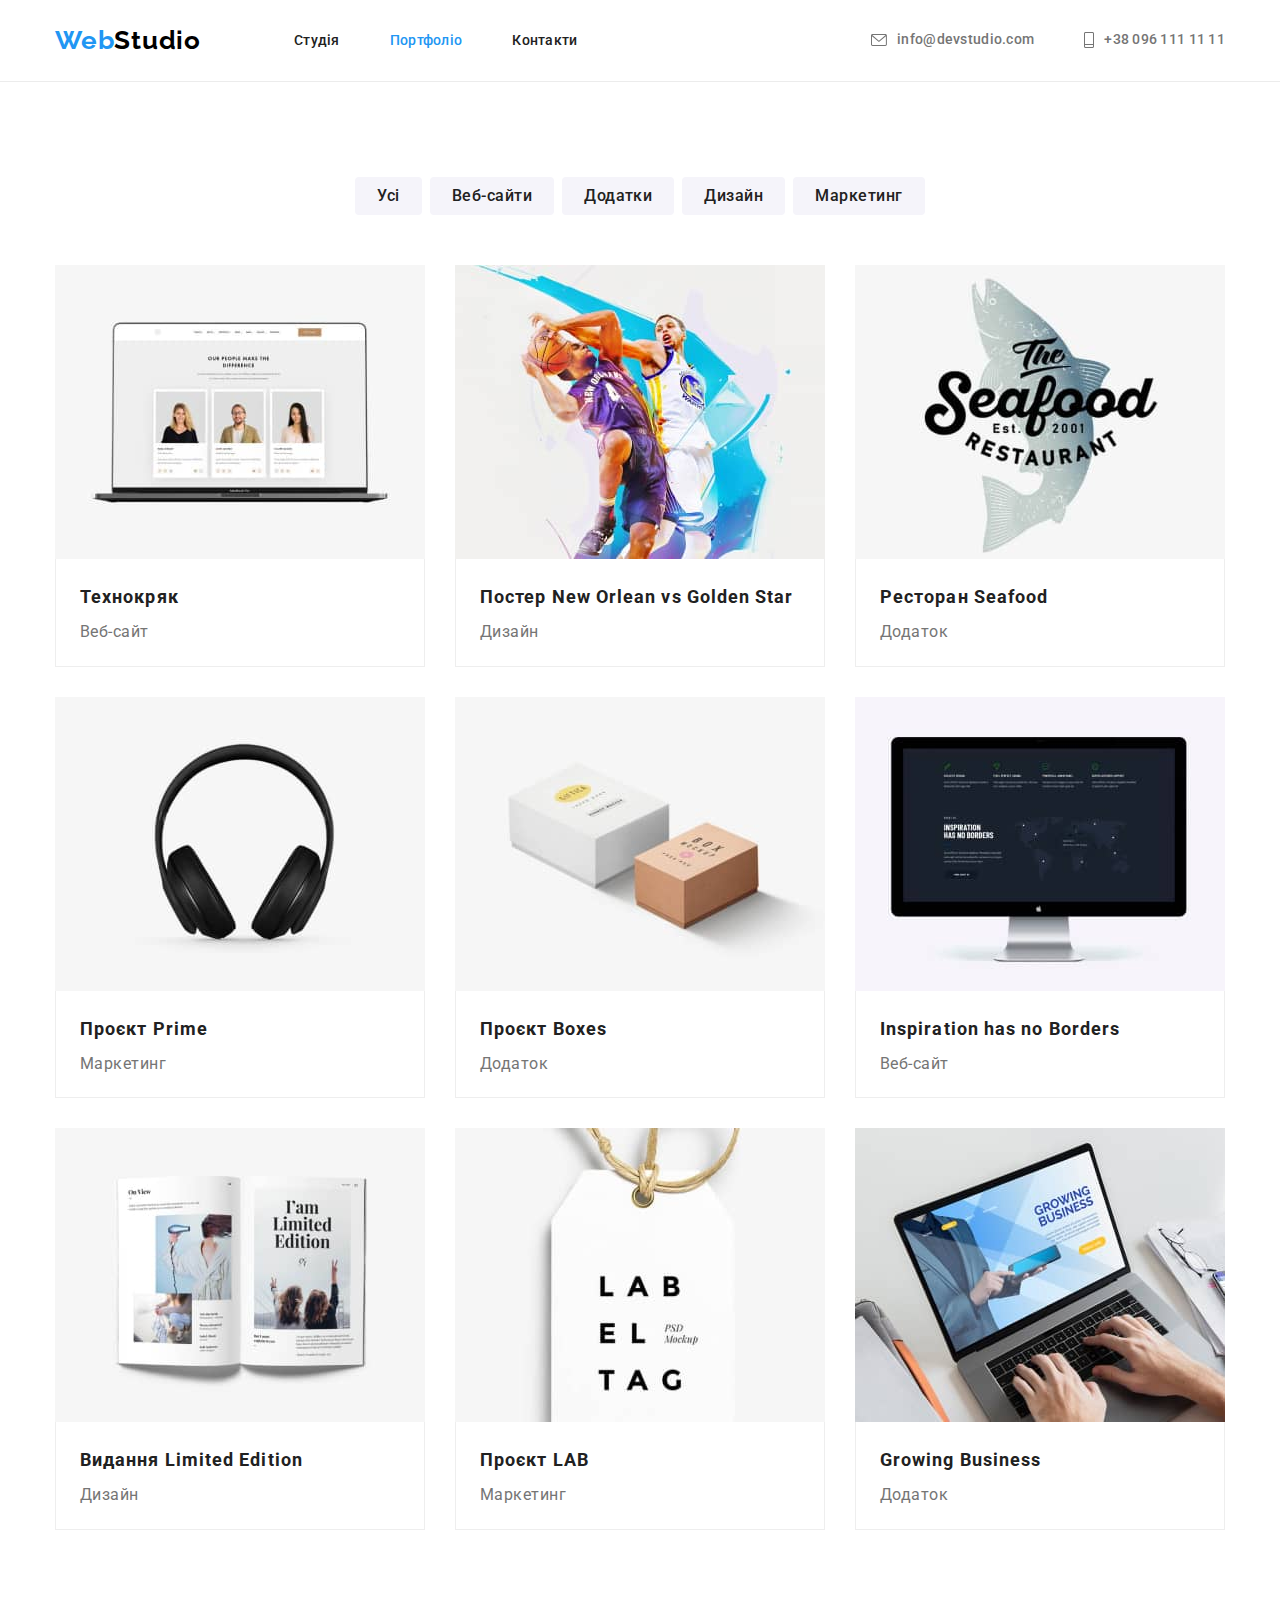
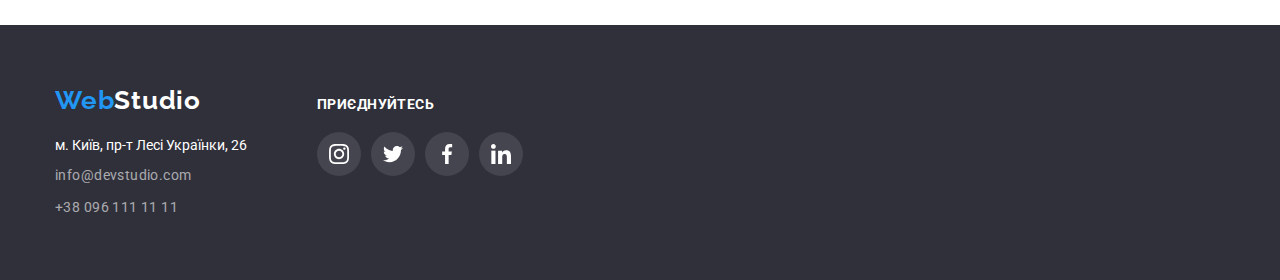
==== portfolio.html @ 8a68af29 "Initial commit" ====
<!DOCTYPE html>
<html lang="uk">
    <head>
        <meta charset="UTF-8">
        <meta http-equiv="X-UA-Compatible" content="IE=edge">
        <meta name="viewport" content="width=device-width, initial-scale=1.0">
        <title>WebStudio</title>
        <link rel="preconnect" href="https://fonts.googleapis.com">
        <link rel="preconnect" href="https://fonts.gstatic.com" crossorigin>
        <link href="https://fonts.googleapis.com/css2?family=Raleway:wght@700&family=Roboto:wght@400;500;700;900&display=swap" rel="stylesheet">
        <link rel="stylesheet" href="https://cdn.jsdelivr.net/npm/modern-normalize@1.1.0/modern-normalize.min.css">
        <link rel="stylesheet" href="./styles/style.css">
    </head>
<body>
    <!-- ======header===========  -->
    <header class="page-header">
        <div class="container page-header-container">
            <nav class="page-nav">
                <a class="upper-logo" href="https://valentynsycev.github.io/HomeWork4-1/index.html"><span class="logo-blue">Web</span>Studio</a>
                <ul class="menu list menu-container">
                    <li class="menu-item">
                        <a class="menu-link link" href="https://valentynsycev.github.io/HomeWork4-1/index.html">Студія</a></li>
                    <li class="menu-item">
                        <a class="menu-link link link-color" href="https://valentynsycev.github.io/HomeWork4-1/portfolio.html">Портфоліо</a></li>
                    <li class="menu-item">
                        <a class="menu-link link" href="#">Контакти</a></li>
                </ul>
            </nav>
            <ul class="list contact-list">
                <li class=" menu-item">
                    <a class=" mail-address link" href="mailto:info@devstudio.com">
                        <svg lang="en" aria-label="icon envelope" class="mail-address-icon" width="16" height="12">
                            <use href="./imeges/sprite.svg#icon-envelope"></use>
                        </svg>
                        info@devstudio.com</a>
                </li>
                <li>
                    <a class="contact-phone-number link" href="tel:+380961111111">
                        <svg lang="en" aria-label="icon phone" class="contact-phone-icon" width="10" height="16">
                            <use href="./imeges/sprite.svg#icon-telephone"></use>
                        </svg>
                        +38 096 111 11 11</a>
                </li>
            </ul>
        </div>
    </header>
    <main>
        <section class="catalog">
            <div class="container">
                <!-- ======filter====== -->
                <ul class="list filter button-container ">
                    <li><button class="filter-button" type="button">Усі</button></li>
                    <li><button class="filter-button" type="button">Веб-сайти</button></li>
                    <li><button class="filter-button" type="button">Додатки</button></li>
                    <li><button class="filter-button" type="button">Дизайн</button></li>
                    <li><button class="filter-button" type="button">Маркетинг</button></li>
                </ul>
                <!-- =======project====== -->
                <ul class="list project-list">
                    <li class="project" >
                        <a class="project-link link" href="#">
                            <img src="./imeges/portfolio/portfolio1.jpg" alt="Дизайн веб-сторінки">
                            <div class="project-cintainer">
                                <h3 class="project-caption">Технокряк</h3>
                                <p class="project-text" >Веб-сайт</p>
                            </div>
                        </a>
                    </li>
                    <li class="project">
                        <a class="project-link link" href="#">
                            <img src="./imeges/portfolio/portfolio2.jpg" alt="Постер з двума баскетболістами">
                            <div class="project-cintainer">
                                <h3 class="project-caption">Постер New Orlean vs Golden Star</h3>
                                <p class="project-text" >Дизайн</p>
                            </div>
                        </a>
                    </li>
                    <li class="project">
                        <a class="project-link link" href="#">
                            <img src="./imeges/portfolio/portfolio3.jpg" alt="Дизайн додатку ресторану">
                            <div class="project-cintainer">
                                <h3 class="project-caption">Ресторан Seafood</h3>
                                <p class="project-text" >Додаток</p>
                            </div>
                        </a>
                    </li>
                    <li class="project">
                        <a class="project-link link" href="#">
                            <img src="./imeges/portfolio/portfolio4.jpg" alt="Навушники">
                            <div class="project-cintainer">
                                <h3 class="project-caption">Проєкт Prime</h3>
                                <p class="project-text" >Маркетинг</p>
                            </div>
                        </a>
                    </li>
                    <li class="project">
                        <a class="project-link link" href="#">
                            <img src="./imeges/portfolio/portfolio5.jpg" alt="Дві коробки">
                            <div class="project-cintainer">
                                <h3 class="project-caption">Проєкт Boxes</h3>
                                <p class="project-text" >Додаток</p>
                            </div>
                        </a>
                    </li>
                    <li class="project">
                        <a class="project-link link" href="#">
                            <img src="./imeges/portfolio/portfolio6.jpg" alt="Веб-сайти">
                            <div class="project-cintainer">
                                <h3 class="project-caption">Inspiration has no Borders</h3>
                                <p class="project-text" >Веб-сайт</p>
                            </div>
                        </a>
                    </li>
                    <li class="project">
                        <a class="project-link link" href="#">    
                            <img src="./imeges/portfolio/portfolio7.jpg" alt="Журнал">
                            <div class="project-cintainer">
                                <h3 class="project-caption">Видання Limited Edition</h3>
                                <p class="project-text" >Дизайн</p>
                            </div>
                        </a>
                    </li>
                    <li class="project">
                        <a class="project-link link" href="#">
                            <img src="./imeges/portfolio/portfolio8.jpg" alt="Ярлик">
                            <div class="project-cintainer">
                                <h3 class="project-caption">Проєкт LAB</h3>
                                <p class="project-text" >Маркетинг</p>
                            </div>

                        </a>
                    </li>
                    <li class="project">
                        <a class="project-link link" href="#">
                            <img src="./imeges/portfolio/portfolio9.jpg" alt="Людина працює за нойтбуком">
                            <div class="project-cintainer">
                                <h3 class="project-caption">Growing Business</h3>
                                <p class="project-text" >Додаток</p>
                            </div>
                        </a>
                   </ul>
            </div>
        </section>
    </main>
   <!-- =====footer===== -->
   <footer class="footer">
    <div class="container footer-container">
        <div>
            <div class="logo-container">
                <a class="logo-down" href="https://valentynsycev.github.io/HomeWork4-1/index.html"><span class="logo-blue">Web</span>Studio</a>
            </div>
            <address>
                <ul class="list ">
                    <li class="contact-item"><a class="link address-link" href="https://goo.gl/maps/NGYsfj5xvE9vm5nV7" target="_blank" rel="noopener noreferrer nofollow">м. Київ, пр-т Лесі Українки, 26</a></li>
                    <li class="contact-item"><a class="link footer-email" href="mailto:info@devstudio.com">info@devstudio.com</a></li>
                    <li><a class="link footer-number" href="tel:+380961111111">+38 096 111 11 11</a></li>
                </ul>
            </address>
        </div>
        <div >
            <p class="footer-haedliner">приєднуйтесь</p>
            <ul class="list footer-logo-list">
                <li>
                    <a href="#" class="footer-list-link">
                        <svg class="footer-logo-img" width="20px" height="20px">
                            <use href="./imeges/sprite.svg#icon-instagram"></use>
                        </svg>
                    </a>
                </li>
                <li>
                    <a href="#" class="footer-list-link">
                        <svg class="footer-logo-img" width="20px" height="20px">
                            <use href="./imeges/sprite.svg#icon-twitter"></use>
                        </svg>
                    </a>
                </li>
                <li>
                    <a href="#" class="footer-list-link">
                        <svg class="footer-logo-img" width="20px" height="20px">
                            <use href="./imeges/sprite.svg#icon-facebook"></use>
                        </svg>
                    </a>
                </li>
                <li>
                    <a href="#" class="footer-list-link">
                        <svg class="footer-logo-img" width="20px" height="20px">
                            <use href="./imeges/sprite.svg#icon-linkedin"></use>
                        </svg>
                    </a>
                </li>
            </ul>
        </div>
    </div>
   </footer>
</body>
</html>
---- styles/style.css ----
:root{
    --logo-color:#000000;
    --text-color-white: #fff;
    --background-color-white: #FFFFFF;
    --background-color-dark: #2F303A;
    --backgraund-portfolio: 1px solid #EEEEEE;
    --background-color-grey: #F5F4FA;
    --active-color-blue : #2196F3;
    --title-color: #212121;
    --text-color-grey: #757575;
    --button-active-back-color: #188CE8;
    --rgba-color: rgba(255, 255, 255, 0.6);
    --dackground-image: #C4C4C4;
    --icon-color: #AFB1B8;
}

h1, h2, h3, h4, p {
    margin-top: 0;
    margin-bottom: 0;
}

ul, ol {
margin-top: 0;
margin-bottom: 0;
padding-left: 0;
}

.link {
    text-decoration: none;}

.list {
    list-style: none;
    font-style: normal;
}

img {
    display: block;
    min-width: 100%;
    height: auto;
}

button {
    cursor: pointer;
}

.container {
    width: 1200px;
    margin-left: auto;
    margin-right: auto;
    padding-left: 15px;
    padding-right: 15px;
}

body {
    font-family: 'Roboto', sans-serif;
    background-color: var(--background-color-white);
    max-width: 1600px;
    margin-left: auto;
    margin-right: auto;
    
}

/* ====header==== */
.page-header {
    padding-top: 25px;
    padding-bottom: 25px;
    border-bottom: 1px solid #ECECEC;
}
.page-header-container {
    display: flex;
    align-items: center;
}

.page-nav {
    display: flex;
}

.menu-container{
    display: flex;
    align-items: center;
    column-gap: 50px;
}

.contact-list {
    display: flex;
    align-items: center;
    margin-left: auto;
    column-gap: 50px;
}
.upper-logo {
    text-decoration: none;
    font-family: 'Raleway';
    font-weight: 700;
    font-size: 26px;
    line-height: 1.19;
    letter-spacing: 0.03em;
    color: var(--logo-color);
    margin-right: 93px;

}

.logo-blue {
    color: var(--active-color-blue)
}

.menu-link {
    font-weight: 500;
    font-size: 14px;
    line-height: 1.14;
    letter-spacing: 0.02em;
    color: var(--title-color);
}

.mail-address,
.contact-phone-number {
    display: flex;
    font-weight: 500;
    font-size: 14px;
    line-height: 1.14;
    letter-spacing: 0.02em;
    color: var(--text-color-grey);
    align-items: center;
}

.link:hover,
.link:focus {
    color: var(--active-color-blue);
}

.menu-link:active {
    color: var(--active-color-blue);
}

.link-color {
    color: var(--active-color-blue);
}

.menu-address {
    display: flex;
}

.mail-address-icon,
.contact-phone-icon {
    fill: #757575;
    margin-right: 10px;
}

.mail-address:hover .mail-address-icon,
.mail-address:focus .mail-address-icon {
    fill:#2196F3;
}

.contact-phone-number:hover .contact-phone-icon,
.contact-phone-number:focus .contact-phone-icon {
    fill:#2196F3;
}

/* ======header====== */

/* =======heading=========== */

.section-title {
    background-color: var(--dackground-image);
    padding-top: 200px;
    padding-bottom: 200px;
    background-image: linear-gradient(rgba(47, 48, 58, 0.4), rgba(47, 48, 58, 0.4)), url(../imeges/background/Img.png);
    background-repeat: no-repeat;
}

.heading {
    font-weight: 900;
    font-size: 44px;
    line-height: 1.36;
    text-align: center;
    letter-spacing: 0.06em;
    text-transform: uppercase;
    color: var(--text-color-white);
    width: 700px;
    margin-right: auto;
    margin-left: auto;
    margin-bottom: 30px;
}

.modal-open-btn {
    font-weight: 700;
    font-size: 16px;
    line-height: 1.88;
    display: flex;
    align-items: center;
    text-align: center;
    letter-spacing: 0.06em;
    background-color: var(--active-color-blue);
    color: var(--background-color-white);
    box-shadow: 0px 4px 4px rgba(0, 0, 0, 0.15);
    border-radius: 4px;
    margin-right: auto;
    margin-left: auto;
    padding: 10px 32px;
    border: none;
}

.modal-open-btn:hover,
.modal-open-btn:focus{
    background-color:var(--button-active-back-color);
    box-shadow: 0px 4px 4px rgba(0, 0, 0, 0.15);
    border-radius: 4px
}

/* =======heading=========== */

/* =========preference========= */
.preference-logo {
    display: flex;
    justify-content: center;
    align-items: center;
    background-color: var(--background-color-grey);
    border-radius: 4px;
    width: 270px;
    height: 120px;
    margin-bottom: 30px;
}

.section-preference {
    padding-top: 95px;
    padding-bottom: 95px;
}

.preference-container {
    display: flex;
    column-gap: 30px;
}


.preference {
    font-size: 0;
}

.preference-subtitle {
    font-weight: 700;
    font-size: 14px;
    line-height: 16px;
    letter-spacing: 0.03em;
    text-transform: uppercase;
    color: var(--title-color);
    margin-bottom: 10px;
}

.preference-subtitle {
    font-weight: 700;
    font-size: 14px;
    line-height: 1.14;
    letter-spacing: 0.03em;
    text-transform: uppercase;
    color:var(--title-color);
}

.preference-text {
    font-weight: 400;
    font-size: 14px;
    line-height: 24px;
    letter-spacing: 0.03em;
    color: var(--text-color-grey);
}
/* =========preference========= */

/* =========section-work========== */
.section-work {
    padding-bottom: 95px;
}

.headline {
    font-weight: 700;
    font-size: 36px;
    line-height: 1.17;
    text-align: center;
    letter-spacing: 0.03em;
    color: var(--title-color);
    margin-bottom: 50px;
}

.work-container {
    display: flex;
    column-gap: 30px;
}

.page-item {
    flex-basis: calc((100%-60)/3);
}
/* =========section-work========== */

/* ========section-features========= */
.section-features {
    background-color:var(--background-color-grey);
    padding-top: 95px;
    padding-bottom: 95px;
}

.team-container {
    display: flex;
    column-gap: 30px;
}

.desc {
    padding-top: 30px;
    padding-bottom: 30px;
}

.headline-list {
    text-align: center;
    flex-basis: calc((100%-90)/4);
    box-shadow: 0px 1px 3px rgba(0, 0, 0, 0.12), 0px 1px 1px rgba(0, 0, 0, 0.14), 0px 2px 1px rgba(0, 0, 0, 0.2);
    border-radius: 0px 0px 4px 4px;
    background-color: var(--background-color-white);
}

.name-employee {
    font-weight: 500;
    font-size: 16px;
    line-height: 1.19;
    letter-spacing: 0.03em;
    color: var(--title-color);
    margin-bottom: 10px;
}

.position {
    font-weight: 400;
    font-size: 16px;
    line-height: 1.19;
    letter-spacing: 0.03em;
    color:var(--text-color-grey);
    margin-bottom: 16px;
}

.logo-img {
    fill:#2F303A;
}

.social-list {
    display: flex;
    justify-content: center;
    column-gap: 10px;
}

.social-list-link {
    display: flex;
    width: 44px;
    height: 44px;
    border-radius: 50%;
    justify-content: center;
    align-items: center;
}

.social-list-icon {
    fill:var(--icon-color);
}

.social-list-link:hover,
.social-list-link:focus {
    background-color:var(--active-color-blue)
}

.social-list-link:hover .social-list-icon,
.social-list-link:focus .social-list-icon {
    fill:var(--background-color-white);
}
/* ======section-features============= */


/* ===========section-customers======== */

.section-customers {
    padding-top: 94px;
    padding-bottom: 94px;
}

.customers-list {
    display: flex;
    column-gap: 30px;
}

.customer-list-item {
    display: flex;
    justify-content: center;
    align-items: center;
}

.customers-list-link {
    display: flex;
    justify-content: center;
    align-items: center;
    border: 1px solid #AFB1B8;
    border-radius: 4px;
    width: 170px;
    height: 92px;
}

.company-logo {
    fill:var(--icon-color)
}

.customers-list-link:hover,
.customers-list-link:focus {
    border: 1px solid #2196F3;
}

.customers-list-link:hover .company-logo,
.customers-list-link:focus .company-logo{
    fill: var(--active-color-blue);
}

/* ===========section-customers======== */


/* =========footer=========== */

.footer {
    background-color: var(--background-color-dark);
    padding-top: 60px;
    padding-bottom: 60px;
}

.logo-down { 
    text-decoration: none;
}

.logo-down {
    font-family: 'Raleway';
    font-style: normal;
    font-weight: 700;
    font-size: 26px;
    line-height: 1.19;
    letter-spacing: 0.03em;
    color:var(--text-color-white);
}

.logo-container {
    margin-bottom: 20px;
}

.address-link {
    font-weight: 400;
    font-size: 14px;
    line-height: 1,71;
    color: var(--text-color-white);
}

.contact-item{
    margin-bottom: 9px;
}

.footer-email,
.footer-number {
    font-weight: 400;
    font-size: 14px;
    line-height: 1.71;
    letter-spacing: 0.03em;
    color: var(--rgba-color);
}

.footer-container {
    display: flex;
    column-gap: 70px;
    align-items: baseline;
}

.footer-haedliner {
    font-weight: 700;
    font-size: 14px;
    line-height: 16px;
    letter-spacing: 0.03em;
    text-transform: uppercase;
    color: var(--text-color-white);
     margin-bottom: 20px;
}

.footer-logo-list{
    display: flex;
    column-gap: 10px;
}

.footer-list-link {
    display: flex;
    width: 44px;
    height: 44px;
    border-radius: 50%;
    justify-content: center;
    align-items: center;
    background-color: rgba(255, 255, 255, 0.1);
}

.footer-logo-img {
    fill: var(--background-color-white);
}

.footer-list-link:hover,
.footer-list-link:focus {
    background-color:var(--active-color-blue);
}

/* =====footer======== */

/* ======PORTFOLIO======= */
.catalog {
   padding-top: 95px;
   padding-bottom: 95px;
}
/* ======filter====== */
.filter {
    display: flex;
    column-gap: 8px;
    margin-bottom: 50px;
}


.filter-dutton {
    color: var(--rgba-color);
}

.catalog {
    background-color: var(--backgraund-portfolio);
}

.button-container {
    margin-left: auto;
    margin-right: auto;
    justify-content: center;
}

.filter-button {
    font-weight: 500;
    font-size: 16px;
    line-height: 1.63;
    text-align: center;
    letter-spacing: 0.03em;
    background:var(--background-color-grey);
    border-radius: 4px;
    color: var(--title-color);
    padding: 6px 22px;
    border: none;
}

.filter-button:hover,
.filter-button:focus {
    color: var(--text-color-white);
    background: #2196F3;
    box-shadow: 0px 3px 1px rgba(0, 0, 0, 0.1), 0px 1px 2px rgba(0, 0, 0, 0.08), 0px 2px 2px rgba(0, 0, 0, 0.12);
}
/* ======filter====== */

/* =======project====== */
.project {
    flex-basis: calc((100% - 60px)/3)
}

.project-link:hover {
    display: block;
    box-shadow: 0px 1px 1px rgba(0, 0, 0, 0.12), 0px 4px 4px rgba(0, 0, 0, 0.06), 1px 4px 6px rgba(0, 0, 0, 0.16);
}

.project-list {
    display: flex;
    gap: 30px;
    flex-wrap: wrap;
}

.project-cintainer {
    padding: 20px 24px;
    border-right: 1px solid #EEEEEE;
    border-bottom: 1px solid #EEEEEE;
    border-left: 1px solid #EEEEEE;

}

.project-caption {
    font-weight: 700;
    font-size: 18px;
    line-height: 2;
    letter-spacing: 0.06em;
    color:var(--title-color);
    margin-bottom: 4px;
}

.project-text {
    font-weight: 400;
    font-size: 16px;
    line-height: 1.67;
    letter-spacing: 0.03em;
    color: var(--text-color-grey);
    border-radius: 4px;
}
/* =======project====== */
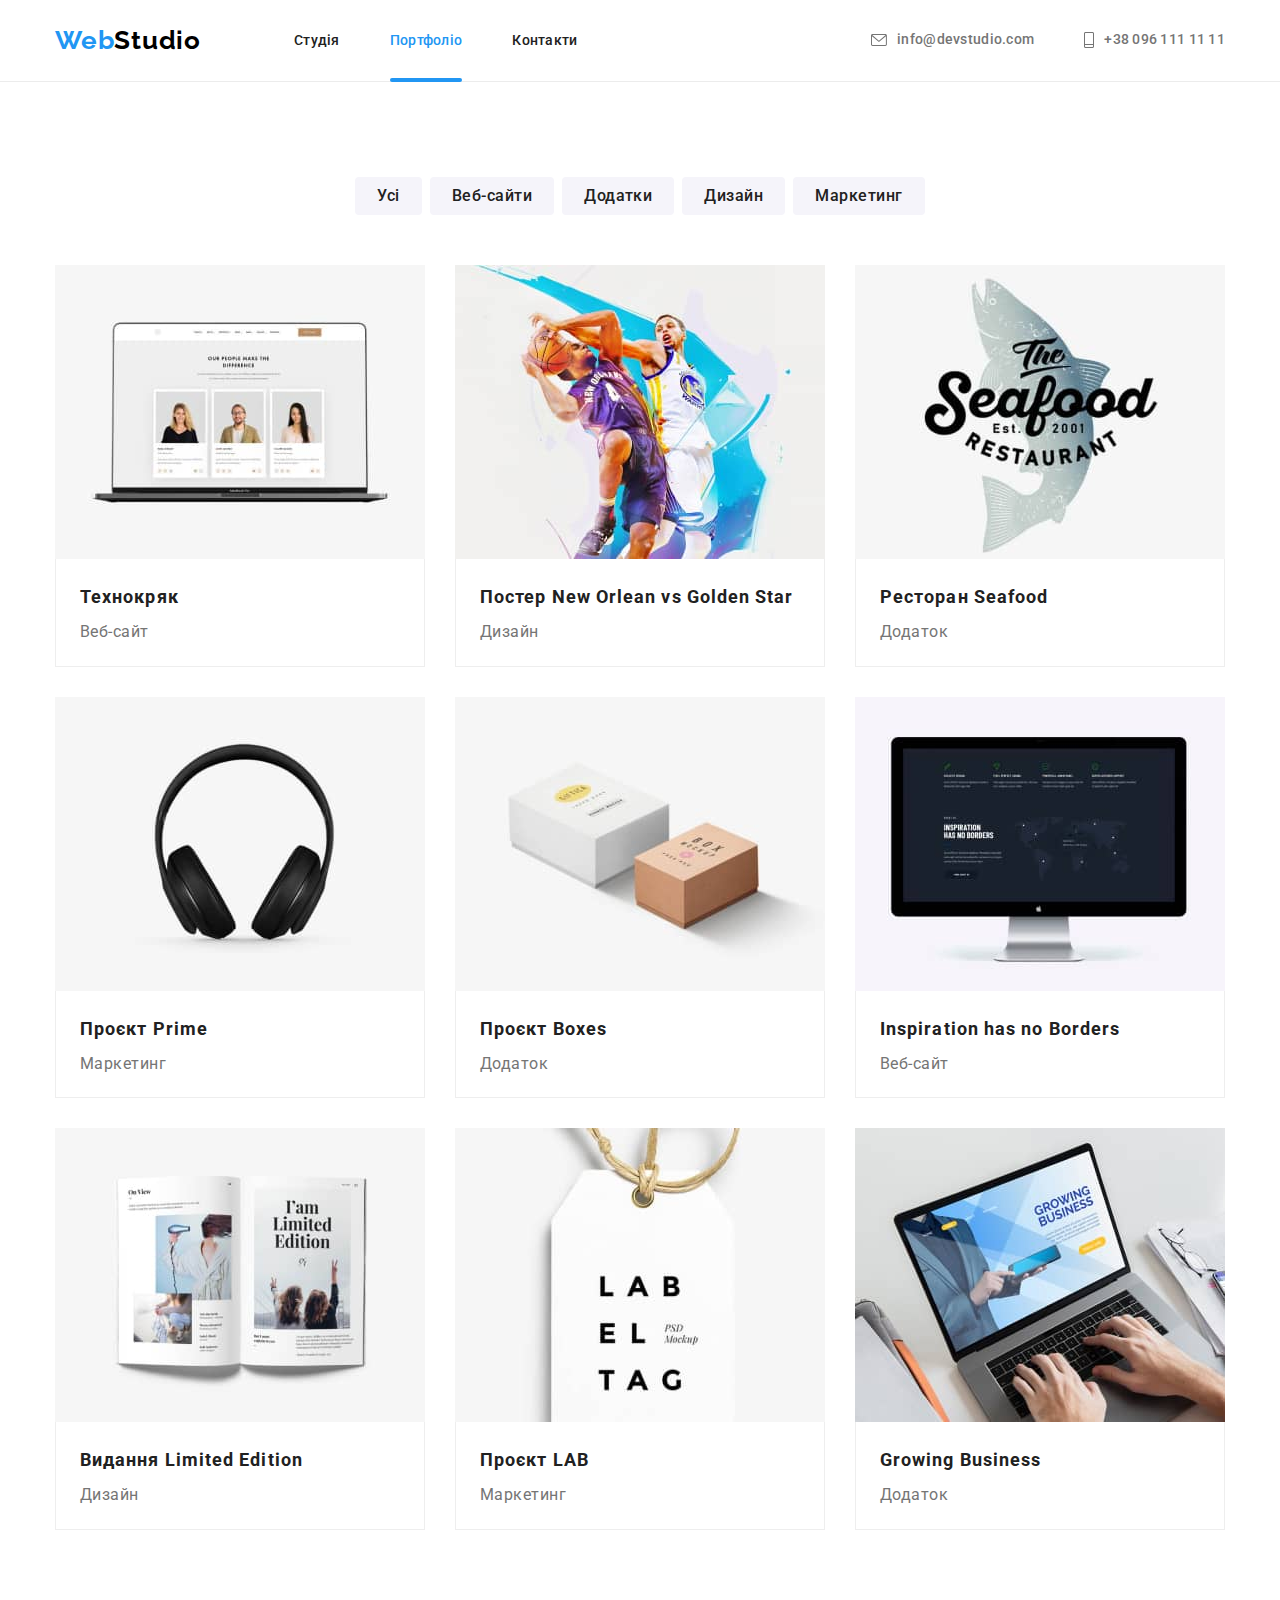
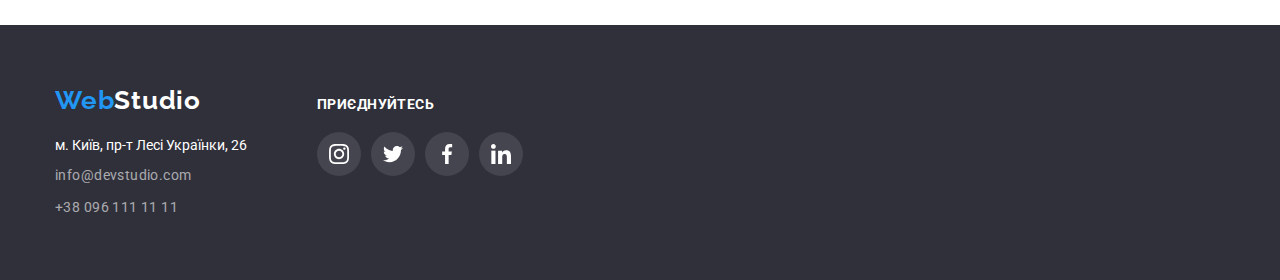
==== commit 40881d04: "link upgreat" ====
--- a/portfolio.html
+++ b/portfolio.html
@@ -16,12 +16,12 @@
     <header class="page-header">
         <div class="container page-header-container">
             <nav class="page-nav">
-                <a class="upper-logo" href="https://valentynsycev.github.io/HomeWork4-1/index.html"><span class="logo-blue">Web</span>Studio</a>
+                <a class="upper-logo" href="https://valentynsycev.github.io/HomeWork5/"><span class="logo-blue">Web</span>Studio</a>
                 <ul class="menu list menu-container">
                     <li class="menu-item">
-                        <a class="menu-link link" href="https://valentynsycev.github.io/HomeWork4-1/index.html">Студія</a></li>
+                        <a class="menu-link link" href="https://valentynsycev.github.io/HomeWork5/">Студія</a></li>
                     <li class="menu-item">
-                        <a class="menu-link link link-color" href="https://valentynsycev.github.io/HomeWork4-1/portfolio.html">Портфоліо</a></li>
+                        <a class="menu-link link link-color" href="https://valentynsycev.github.io/HomeWork5/portfolio.html">Портфоліо</a></li>
                     <li class="menu-item">
                         <a class="menu-link link" href="#">Контакти</a></li>
                 </ul>
@@ -147,7 +147,7 @@
     <div class="container footer-container">
         <div>
             <div class="logo-container">
-                <a class="logo-down" href="https://valentynsycev.github.io/HomeWork4-1/index.html"><span class="logo-blue">Web</span>Studio</a>
+                <a class="logo-down" href="https://valentynsycev.github.io/HomeWork5/"><span class="logo-blue">Web</span>Studio</a>
             </div>
             <address>
                 <ul class="list ">
--- a/styles/style.css
+++ b/styles/style.css
@@ -135,6 +135,21 @@
     color: var(--active-color-blue);
 }
 
+.menu-item {
+    position: relative;
+}
+
+.link-color::after {
+    content: "";
+    position: absolute;
+    top: 47px;
+    left: 0;
+    width: 100%;
+    height: 4px;
+    border-radius: 2px;
+    background-color: var(--active-color-blue);
+
+}
 .menu-address {
     display: flex;
 }
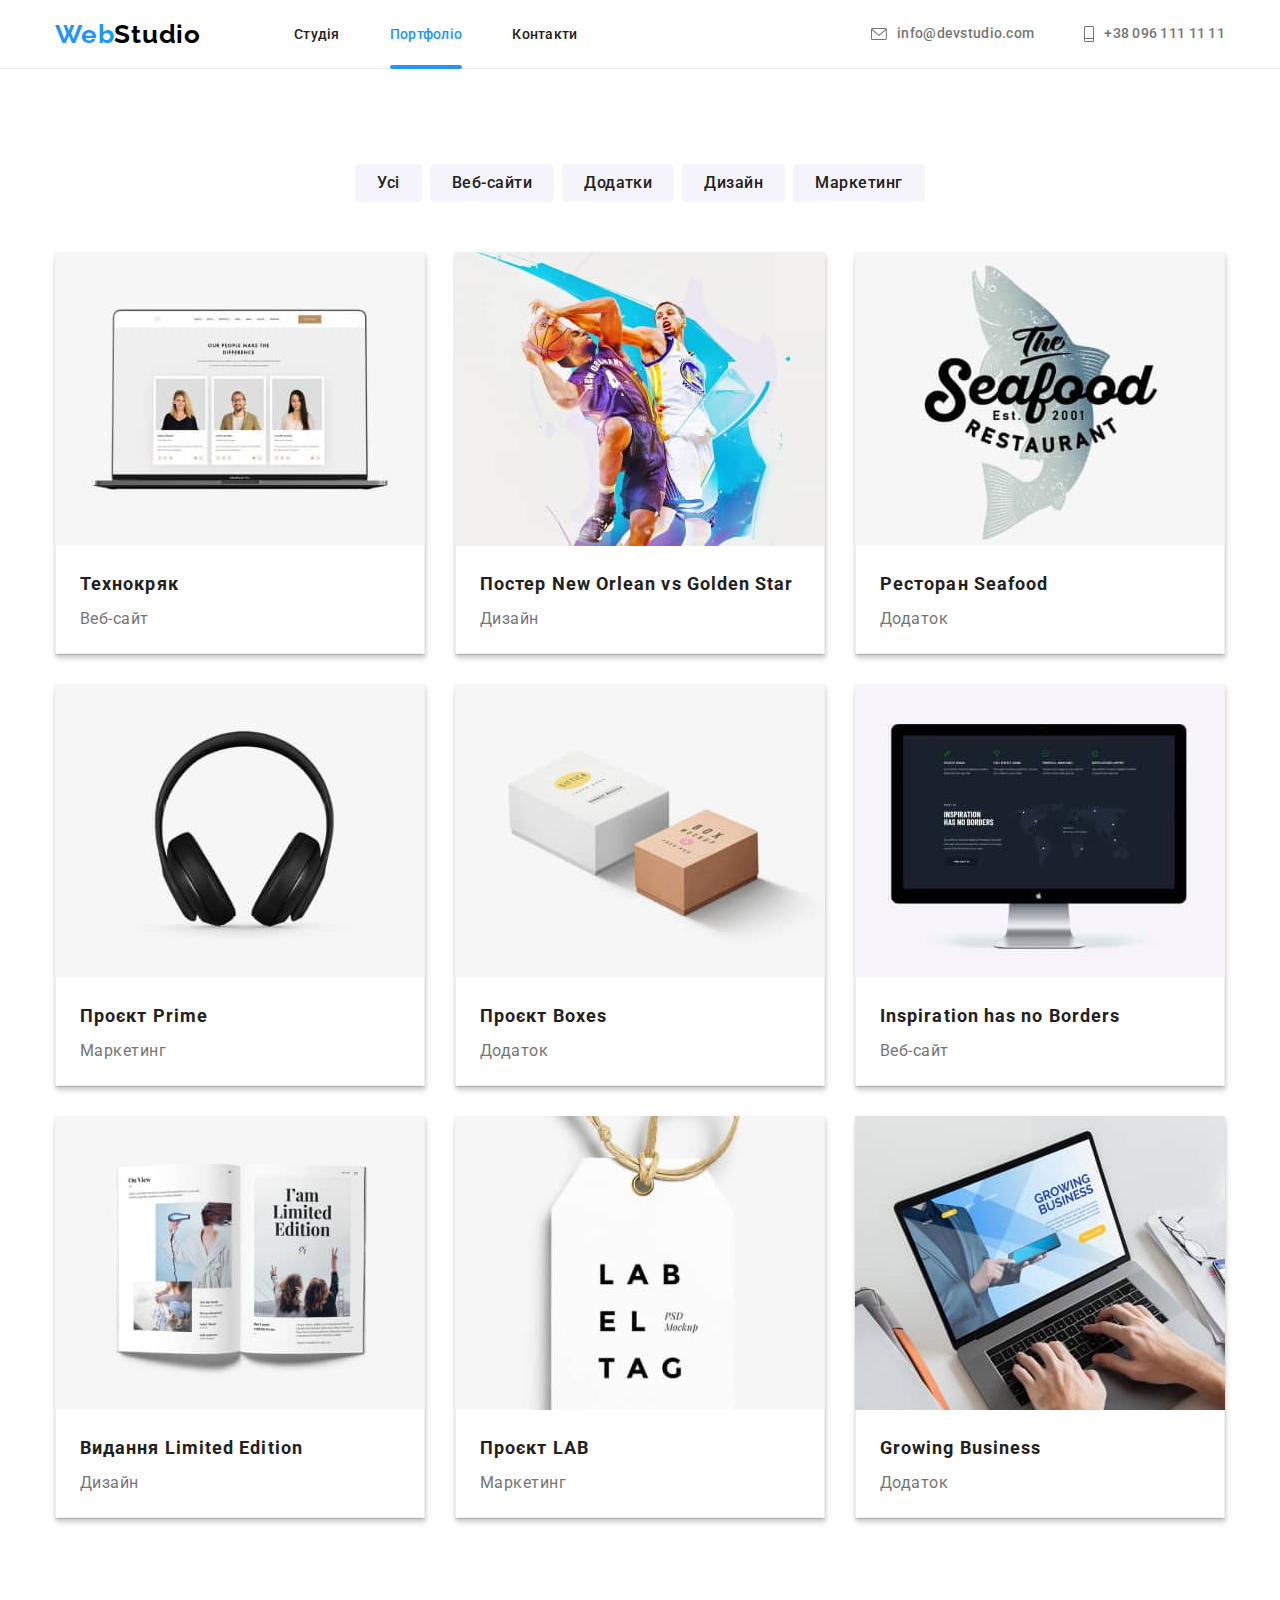
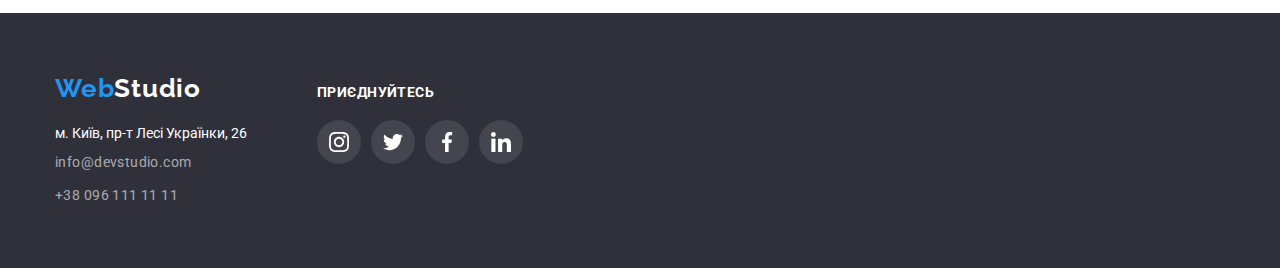
==== commit 8142fd1a: "111" ====
--- a/portfolio.html
+++ b/portfolio.html
@@ -19,11 +19,11 @@
                 <a class="upper-logo" href="https://valentynsycev.github.io/HomeWork5/"><span class="logo-blue">Web</span>Studio</a>
                 <ul class="menu list menu-container">
                     <li class="menu-item">
-                        <a class="menu-link link" href="https://valentynsycev.github.io/HomeWork5/">Студія</a></li>
+                        <a class="menu-link link link-color-hover" href="https://valentynsycev.github.io/HomeWork5/">Студія</a></li>
                     <li class="menu-item">
                         <a class="menu-link link link-color" href="https://valentynsycev.github.io/HomeWork5/portfolio.html">Портфоліо</a></li>
                     <li class="menu-item">
-                        <a class="menu-link link" href="#">Контакти</a></li>
+                        <a class="menu-link link link-color-hover" href="#">Контакти</a></li>
                 </ul>
             </nav>
             <ul class="list contact-list">
@@ -59,7 +59,10 @@
                 <ul class="list project-list">
                     <li class="project" >
                         <a class="project-link link" href="#">
-                            <img src="./imeges/portfolio/portfolio1.jpg" alt="Дизайн веб-сторінки">
+                            <div class="project-img-wrapper">
+                                <img src="./imeges/portfolio/portfolio1.jpg" alt="Дизайн веб-сторінки">
+                                <p class="overlay">Ресурс пропонує комплексні пропозиції з різним рівнем функціоналу та сервісів. Все це дозволить відвідувачу отримати вичерпні відомості про компанію чи приватну особу.</p>
+                            </div>
                             <div class="project-cintainer">
                                 <h3 class="project-caption">Технокряк</h3>
                                 <p class="project-text" >Веб-сайт</p>
@@ -68,7 +71,10 @@
                     </li>
                     <li class="project">
                         <a class="project-link link" href="#">
-                            <img src="./imeges/portfolio/portfolio2.jpg" alt="Постер з двума баскетболістами">
+                            <div class="project-img-wrapper">
+                                <img src="./imeges/portfolio/portfolio2.jpg" alt="Постер з двума баскетболістами">
+                                <p class="overlay">Ресурс пропонує комплексні пропозиції з різним рівнем функціоналу та сервісів. Все це дозволить відвідувачу отримати вичерпні відомості про компанію чи приватну особу.</p>
+                            </div>
                             <div class="project-cintainer">
                                 <h3 class="project-caption">Постер New Orlean vs Golden Star</h3>
                                 <p class="project-text" >Дизайн</p>
@@ -77,7 +83,10 @@
                     </li>
                     <li class="project">
                         <a class="project-link link" href="#">
-                            <img src="./imeges/portfolio/portfolio3.jpg" alt="Дизайн додатку ресторану">
+                            <div class="project-img-wrapper">
+                                <img src="./imeges/portfolio/portfolio3.jpg" alt="Дизайн додатку ресторану">
+                                <p class="overlay">Ресурс пропонує комплексні пропозиції з різним рівнем функціоналу та сервісів. Все це дозволить відвідувачу отримати вичерпні відомості про компанію чи приватну особу.</p>
+                            </div>
                             <div class="project-cintainer">
                                 <h3 class="project-caption">Ресторан Seafood</h3>
                                 <p class="project-text" >Додаток</p>
@@ -86,7 +95,10 @@
                     </li>
                     <li class="project">
                         <a class="project-link link" href="#">
-                            <img src="./imeges/portfolio/portfolio4.jpg" alt="Навушники">
+                            <div class="project-img-wrapper">
+                                <img src="./imeges/portfolio/portfolio4.jpg" alt="Навушники">
+                                <p class="overlay">Ресурс пропонує комплексні пропозиції з різним рівнем функціоналу та сервісів. Все це дозволить відвідувачу отримати вичерпні відомості про компанію чи приватну особу.</p>
+                            </div>
                             <div class="project-cintainer">
                                 <h3 class="project-caption">Проєкт Prime</h3>
                                 <p class="project-text" >Маркетинг</p>
@@ -95,7 +107,10 @@
                     </li>
                     <li class="project">
                         <a class="project-link link" href="#">
-                            <img src="./imeges/portfolio/portfolio5.jpg" alt="Дві коробки">
+                            <div class="project-img-wrapper">
+                                <img src="./imeges/portfolio/portfolio5.jpg" alt="Дві коробки">
+                                <p class="overlay">Ресурс пропонує комплексні пропозиції з різним рівнем функціоналу та сервісів. Все це дозволить відвідувачу отримати вичерпні відомості про компанію чи приватну особу.</p>
+                            </div>
                             <div class="project-cintainer">
                                 <h3 class="project-caption">Проєкт Boxes</h3>
                                 <p class="project-text" >Додаток</p>
@@ -104,7 +119,10 @@
                     </li>
                     <li class="project">
                         <a class="project-link link" href="#">
-                            <img src="./imeges/portfolio/portfolio6.jpg" alt="Веб-сайти">
+                            <div class="project-img-wrapper">
+                                <img src="./imeges/portfolio/portfolio6.jpg" alt="Веб-сайти">
+                                <p class="overlay">Ресурс пропонує комплексні пропозиції з різним рівнем функціоналу та сервісів. Все це дозволить відвідувачу отримати вичерпні відомості про компанію чи приватну особу.</p>
+                            </div>
                             <div class="project-cintainer">
                                 <h3 class="project-caption">Inspiration has no Borders</h3>
                                 <p class="project-text" >Веб-сайт</p>
@@ -112,8 +130,11 @@
                         </a>
                     </li>
                     <li class="project">
-                        <a class="project-link link" href="#">    
-                            <img src="./imeges/portfolio/portfolio7.jpg" alt="Журнал">
+                        <a class="project-link link" href="#">
+                            <div class="project-img-wrapper">
+                                <img src="./imeges/portfolio/portfolio7.jpg" alt="Журнал">
+                                <p class="overlay">Ресурс пропонує комплексні пропозиції з різним рівнем функціоналу та сервісів. Все це дозволить відвідувачу отримати вичерпні відомості про компанію чи приватну особу.</p>
+                            </div>
                             <div class="project-cintainer">
                                 <h3 class="project-caption">Видання Limited Edition</h3>
                                 <p class="project-text" >Дизайн</p>
@@ -122,7 +143,10 @@
                     </li>
                     <li class="project">
                         <a class="project-link link" href="#">
-                            <img src="./imeges/portfolio/portfolio8.jpg" alt="Ярлик">
+                            <div class="project-img-wrapper">
+                                <img src="./imeges/portfolio/portfolio8.jpg" alt="Ярлик">
+                                <p class="overlay">Ресурс пропонує комплексні пропозиції з різним рівнем функціоналу та сервісів. Все це дозволить відвідувачу отримати вичерпні відомості про компанію чи приватну особу.</p>
+                            </div>
                             <div class="project-cintainer">
                                 <h3 class="project-caption">Проєкт LAB</h3>
                                 <p class="project-text" >Маркетинг</p>
@@ -132,7 +156,10 @@
                     </li>
                     <li class="project">
                         <a class="project-link link" href="#">
-                            <img src="./imeges/portfolio/portfolio9.jpg" alt="Людина працює за нойтбуком">
+                            <div class="project-img-wrapper">
+                                <img src="./imeges/portfolio/portfolio9.jpg" alt="Людина працює за нойтбуком">
+                                <p class="overlay">Ресурс пропонує комплексні пропозиції з різним рівнем функціоналу та сервісів. Все це дозволить відвідувачу отримати вичерпні відомості про компанію чи приватну особу.</p>
+                            </div>
                             <div class="project-cintainer">
                                 <h3 class="project-caption">Growing Business</h3>
                                 <p class="project-text" >Додаток</p>
--- a/styles/style.css
+++ b/styles/style.css
@@ -26,7 +26,10 @@
 }
 
 .link {
-    text-decoration: none;}
+    text-decoration: none;
+    transition: color 250ms cubic-bezier(0.4, 0, 0.2, 1);
+}
+
 
 .list {
     list-style: none;
@@ -62,8 +65,8 @@
 
 /* ====header==== */
 .page-header {
-    padding-top: 25px;
-    padding-bottom: 25px;
+    /* padding-top: 25px;
+    padding-bottom: 25px; */
     border-bottom: 1px solid #ECECEC;
 }
 .page-header-container {
@@ -73,6 +76,7 @@
 
 .page-nav {
     display: flex;
+    align-items: center;
 }
 
 .menu-container{
@@ -96,7 +100,6 @@
     letter-spacing: 0.03em;
     color: var(--logo-color);
     margin-right: 93px;
-
 }
 
 .logo-blue {
@@ -137,19 +140,43 @@
 
 .menu-item {
     position: relative;
+    padding-top: 25px;
+    padding-bottom: 25px;
 }
 
 .link-color::after {
     content: "";
     position: absolute;
-    top: 47px;
     left: 0;
+    bottom: -1px;
+
     width: 100%;
     height: 4px;
     border-radius: 2px;
     background-color: var(--active-color-blue);
 
-}
+
+}
+
+.link-color-hover::after{
+    content: "";
+    position: absolute;
+    left: 0;
+    bottom: -1px;
+
+    width: 100%;
+    height: 4px;
+    border-radius: 2px;
+    background-color: var(--active-color-blue);
+    transform: scale(0);
+    transition: transform 250ms cubic-bezier(0.4, 0, 0.2, 1);
+}
+
+.link-color-hover:hover::after,
+.link-color-hover:focus::after {
+    transform: scale(1);
+}
+
 .menu-address {
     display: flex;
 }
@@ -158,6 +185,7 @@
 .contact-phone-icon {
     fill: #757575;
     margin-right: 10px;
+    transition: fill 250ms cubic-bezier(0.4, 0, 0.2, 1);
 }
 
 .mail-address:hover .mail-address-icon,
@@ -212,13 +240,13 @@
     margin-left: auto;
     padding: 10px 32px;
     border: none;
+
+    transition: background-color 250ms cubic-bezier(0.4, 0, 0.2, 1);
 }
 
 .modal-open-btn:hover,
 .modal-open-btn:focus{
     background-color:var(--button-active-back-color);
-    box-shadow: 0px 4px 4px rgba(0, 0, 0, 0.15);
-    border-radius: 4px
 }
 
 /* =======heading=========== */
@@ -363,10 +391,14 @@
     border-radius: 50%;
     justify-content: center;
     align-items: center;
+    background-color: none;
+
+    transition: background-color 250ms cubic-bezier(0.4, 0, 0.2, 1);
 }
 
 .social-list-icon {
     fill:var(--icon-color);
+    transition: fill 250ms cubic-bezier(0.4, 0, 0.2, 1);
 }
 
 .social-list-link:hover,
@@ -407,10 +439,13 @@
     border-radius: 4px;
     width: 170px;
     height: 92px;
+
+    transition: border 250ms cubic-bezier(0.4, 0, 0.2, 1);
 }
 
 .company-logo {
-    fill:var(--icon-color)
+    fill:var(--icon-color);
+    transition: fill 250ms cubic-bezier(0.4, 0, 0.2, 1);
 }
 
 .customers-list-link:hover,
@@ -501,6 +536,8 @@
     justify-content: center;
     align-items: center;
     background-color: rgba(255, 255, 255, 0.1);
+
+    transition: background-color 250ms cubic-bezier(0.4, 0, 0.2, 1);
 }
 
 .footer-logo-img {
@@ -552,12 +589,14 @@
     color: var(--title-color);
     padding: 6px 22px;
     border: none;
+
+    transition: color 250ms cubic-bezier(0.4, 0, 0.2, 1), background-color 250ms cubic-bezier(0.4, 0, 0.2, 1), box-shadow 250ms cubic-bezier(0.4, 0, 0.2, 1);
 }
 
 .filter-button:hover,
 .filter-button:focus {
     color: var(--text-color-white);
-    background: #2196F3;
+    background-color:var(--active-color-blue);
     box-shadow: 0px 3px 1px rgba(0, 0, 0, 0.1), 0px 1px 2px rgba(0, 0, 0, 0.08), 0px 2px 2px rgba(0, 0, 0, 0.12);
 }
 /* ======filter====== */
@@ -567,16 +606,52 @@
     flex-basis: calc((100% - 60px)/3)
 }
 
-.project-link:hover {
+.project-list {
+    display: flex;
+    gap: 30px;
+    flex-wrap: wrap;
+}
+
+.project-link {
+    box-shadow: 0;
+    transition: box-shadow 250ms cubic-bezier(0.4, 0, 0.2, 1);
+}
+
+.project-link {
     display: block;
     box-shadow: 0px 1px 1px rgba(0, 0, 0, 0.12), 0px 4px 4px rgba(0, 0, 0, 0.06), 1px 4px 6px rgba(0, 0, 0, 0.16);
 }
 
-.project-list {
-    display: flex;
-    gap: 30px;
-    flex-wrap: wrap;
-}
+.project-link:hover .overlay {
+    transform: translateY(0%);
+}
+
+.project-img-wrapper {
+    position: relative;
+    overflow: hidden;
+}
+
+.overlay {
+    position: absolute;
+    top:0;
+    left:0;
+    width: 100%;
+    height: 100%;
+    background-color:rgba(33, 150, 243, 0.9);
+    color:var(--text-color-white);
+    font-weight: 400;
+    font-size: 18px;
+    line-height: 28px;
+    letter-spacing: 0.03em;
+    padding: 24px;
+    display: flex;
+    align-items: center;
+    transform: translateY(100%);
+    transition: transform 250ms cubic-bezier(0.4, 0, 0.2, 1);
+
+}
+
+
 
 .project-cintainer {
     padding: 20px 24px;
